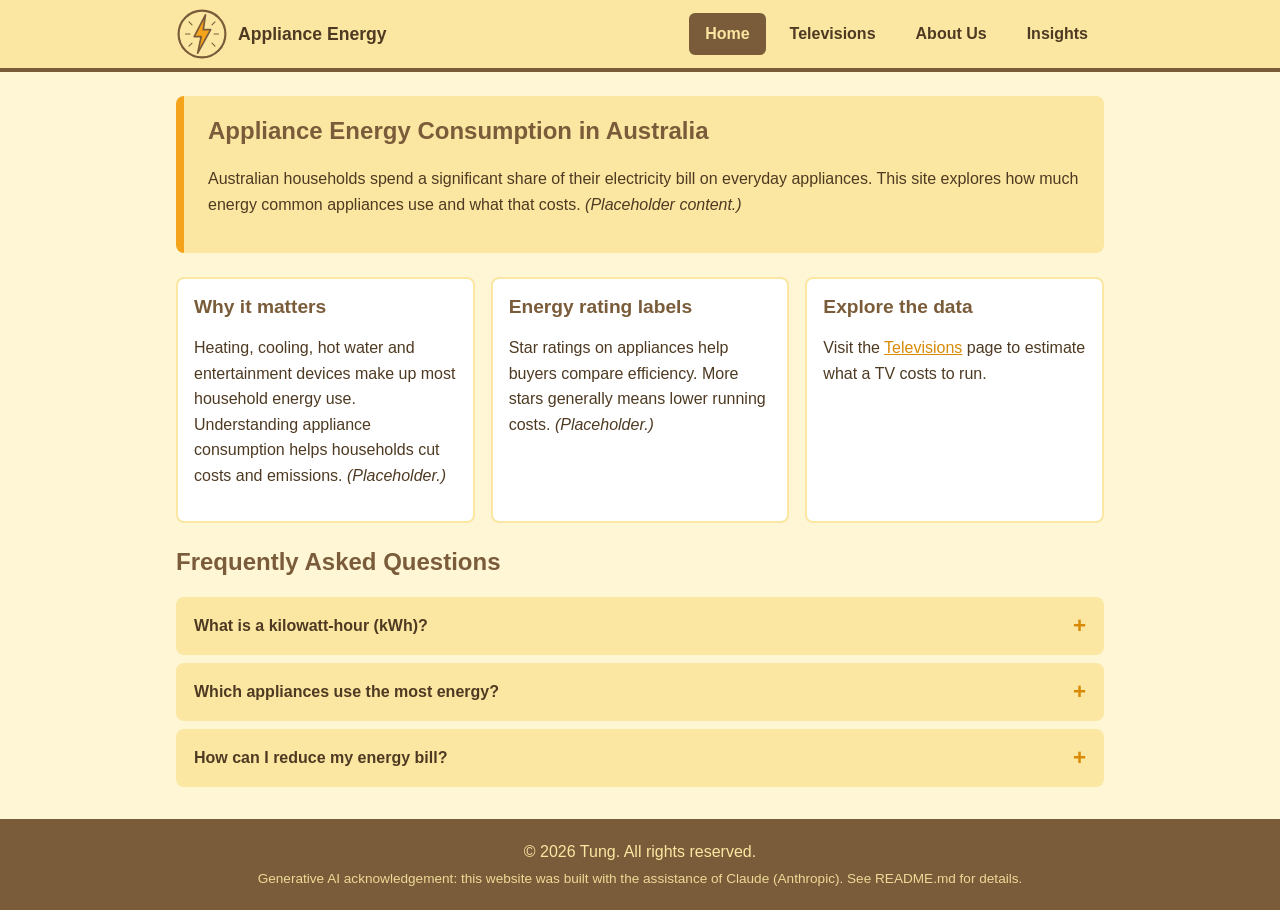
==== index.html @ 9c462e9a "Add project files" ====
<!DOCTYPE html>
<html lang="en">
<head>
  <meta charset="UTF-8">
  <meta name="viewport" content="width=device-width, initial-scale=1">
  <title>Home | Appliance Energy Consumption Website</title>
  <link rel="icon" href="assets/img/logo.svg" type="image/svg+xml">
  <link rel="stylesheet" href="assets/css/style.css">
</head>
<body>
  <header class="site-header">
    <nav class="navbar" aria-label="Main navigation">
      <a class="logo-link" href="index.html" aria-label="Go to Home page">
        <img src="assets/img/logo.svg" alt="Power logo" class="logo">
        <span class="site-name">Appliance Energy</span>
      </a>
      <ul class="nav-links">
        <li><a href="index.html" class="active" aria-current="page">Home</a></li>
        <li><a href="televisions.html">Televisions</a></li>
        <li><a href="about.html">About Us</a></li>
        <li><a href="insights.html">Insights</a></li>
      </ul>
    </nav>
  </header>

  <main class="container">
    <section class="hero">
      <h1>Appliance Energy Consumption in Australia</h1>
      <p>Australian households spend a significant share of their electricity bill on everyday appliances. This site explores how much energy common appliances use and what that costs. <em>(Placeholder content.)</em></p>
    </section>

    <section class="cards">
      <article class="card">
        <h2>Why it matters</h2>
        <p>Heating, cooling, hot water and entertainment devices make up most household energy use. Understanding appliance consumption helps households cut costs and emissions. <em>(Placeholder.)</em></p>
      </article>
      <article class="card">
        <h2>Energy rating labels</h2>
        <p>Star ratings on appliances help buyers compare efficiency. More stars generally means lower running costs. <em>(Placeholder.)</em></p>
      </article>
      <article class="card">
        <h2>Explore the data</h2>
        <p>Visit the <a href="televisions.html">Televisions</a> page to estimate what a TV costs to run.</p>
      </article>
    </section>

    <section class="faq" aria-labelledby="faq-title">
      <h2 id="faq-title">Frequently Asked Questions</h2>

      <div class="faq-item">
        <h3><button class="faq-question" aria-expanded="false" aria-controls="faq-1">What is a kilowatt-hour (kWh)?</button></h3>
        <div class="faq-answer" id="faq-1" hidden>
          <p>A kilowatt-hour is the energy used by a 1,000 W appliance running for one hour. Electricity is billed per kWh. <em>(Placeholder text.)</em></p>
        </div>
      </div>

      <div class="faq-item">
        <h3><button class="faq-question" aria-expanded="false" aria-controls="faq-2">Which appliances use the most energy?</button></h3>
        <div class="faq-answer" id="faq-2" hidden>
          <p>Typically heating and cooling systems, hot water systems, refrigerators and clothes dryers. <em>(Placeholder text.)</em></p>
        </div>
      </div>

      <div class="faq-item">
        <h3><button class="faq-question" aria-expanded="false" aria-controls="faq-3">How can I reduce my energy bill?</button></h3>
        <div class="faq-answer" id="faq-3" hidden>
          <p>Choose efficient appliances, switch off standby power, and use appliances during off-peak periods. <em>(Placeholder text.)</em></p>
        </div>
      </div>
    </section>
  </main>

  <footer class="site-footer">
    <p>&copy; <span id="year">2026</span> Tung. All rights reserved.</p>
    <p class="ai-note">Generative AI acknowledgement: this website was built with the assistance of Claude (Anthropic). See README.md for details.</p>
  </footer>

  <script src="assets/js/main.js"></script>
</body>
</html>
---- assets/css/style.css ----
/* ===== Colour palette (taken from the power logo) ===== */
:root {
  --cream: #FBE7A1;
  --cream-light: #FFF6D6;
  --brown: #7A5C3A;
  --brown-dark: #4E3A22;
  --orange: #F5A31A;
  --orange-dark: #D98A05;
  --error: #B3261E;
}

* { box-sizing: border-box; }

body {
  margin: 0;
  font-family: "Segoe UI", Arial, sans-serif;
  line-height: 1.6;
  color: var(--brown-dark);
  background: var(--cream-light);
  display: flex;
  flex-direction: column;
  min-height: 100vh;
}

.container { width: 100%; max-width: 960px; margin: 0 auto; padding: 24px 16px; flex: 1; }

/* ===== Header / navigation ===== */
.site-header { background: var(--cream); border-bottom: 4px solid var(--brown); }

.navbar {
  max-width: 960px; margin: 0 auto; padding: 8px 16px;
  display: flex; align-items: center; justify-content: space-between; flex-wrap: wrap; gap: 8px;
}

.logo-link { display: flex; align-items: center; gap: 10px; text-decoration: none; color: var(--brown-dark); font-weight: 700; font-size: 1.1rem; }
.logo { width: 52px; height: 52px; display: block; }

.nav-links { list-style: none; margin: 0; padding: 0; display: flex; gap: 8px; }
.nav-links a {
  display: block; padding: 8px 16px; border-radius: 6px;
  text-decoration: none; color: var(--brown-dark); font-weight: 600;
  transition: background-color 0.2s, color 0.2s;
}
/* hover effect */
.nav-links a:hover { background: var(--orange); color: #fff; }
/* active page indicator */
.nav-links a.active { background: var(--brown); color: var(--cream); }

/* ===== Content ===== */
h1, h2, h3 { color: var(--brown); line-height: 1.25; }
a { color: var(--orange-dark); }

.hero { background: var(--cream); border-left: 8px solid var(--orange); padding: 20px 24px; border-radius: 8px; margin-bottom: 24px; }
.hero h1 { margin-top: 0; }

.cards { display: grid; grid-template-columns: repeat(auto-fit, minmax(240px, 1fr)); gap: 16px; margin-bottom: 24px; }
.card { background: #fff; border: 2px solid var(--cream); border-radius: 8px; padding: 16px; }
.card h2 { margin-top: 0; font-size: 1.2rem; }

/* ===== FAQ accordion ===== */
.faq-item { border: 2px solid var(--cream); border-radius: 8px; margin-bottom: 8px; background: #fff; overflow: hidden; }
.faq-item h3 { margin: 0; }
.faq-question {
  width: 100%; text-align: left; padding: 14px 16px; border: none; cursor: pointer;
  background: var(--cream); color: var(--brown-dark); font-size: 1rem; font-weight: 600; font-family: inherit;
  display: flex; justify-content: space-between; align-items: center;
}
.faq-question::after { content: "+"; font-size: 1.4rem; color: var(--orange-dark); }
.faq-question[aria-expanded="true"]::after { content: "\2212"; }
.faq-question:hover { background: var(--orange); color: #fff; }
.faq-question:hover::after { color: #fff; }
.faq-answer { padding: 0 16px; }
.faq-answer[hidden] { display: none; }

/* ===== Calculator ===== */
.calculator { background: #fff; border: 2px solid var(--cream); border-radius: 8px; padding: 20px; }
.hint { margin-top: 0; }
.form-row { display: flex; flex-direction: column; margin-bottom: 14px; }
label { font-weight: 600; margin-bottom: 4px; }
input, select {
  padding: 10px; font-size: 1rem; font-family: inherit;
  border: 2px solid var(--brown); border-radius: 6px; background: var(--cream-light);
}
input:focus, select:focus, button:focus-visible, .nav-links a:focus-visible { outline: 3px solid var(--orange); outline-offset: 2px; }
input.invalid { border-color: var(--error); }
.error { color: var(--error); font-size: 0.9rem; min-height: 1.2em; }

.form-actions { display: flex; gap: 10px; }
.btn {
  padding: 10px 22px; font-size: 1rem; font-weight: 700; font-family: inherit; cursor: pointer;
  border: 2px solid var(--brown); border-radius: 6px; background: var(--orange); color: var(--brown-dark);
  transition: background-color 0.2s;
}
.btn:hover { background: var(--orange-dark); }
.btn-secondary { background: var(--cream); }
.btn-secondary:hover { background: var(--cream-light); }

.results { margin-top: 20px; background: var(--cream); border-left: 8px solid var(--orange); border-radius: 8px; padding: 12px 20px; }
.results h3 { margin-top: 0; }
.results dl { display: grid; grid-template-columns: 1fr auto; gap: 6px 16px; margin: 0; }
.results dt { font-weight: 600; }
.results dd { margin: 0; font-weight: 700; text-align: right; }

/* ===== Footer ===== */
.site-footer { background: var(--brown); color: var(--cream); text-align: center; padding: 16px; }
.site-footer p { margin: 4px 0; }
.ai-note { font-size: 0.85rem; opacity: 0.9; }

@media (max-width: 520px) {
  .navbar { justify-content: center; }
  .site-name { display: none; }
}
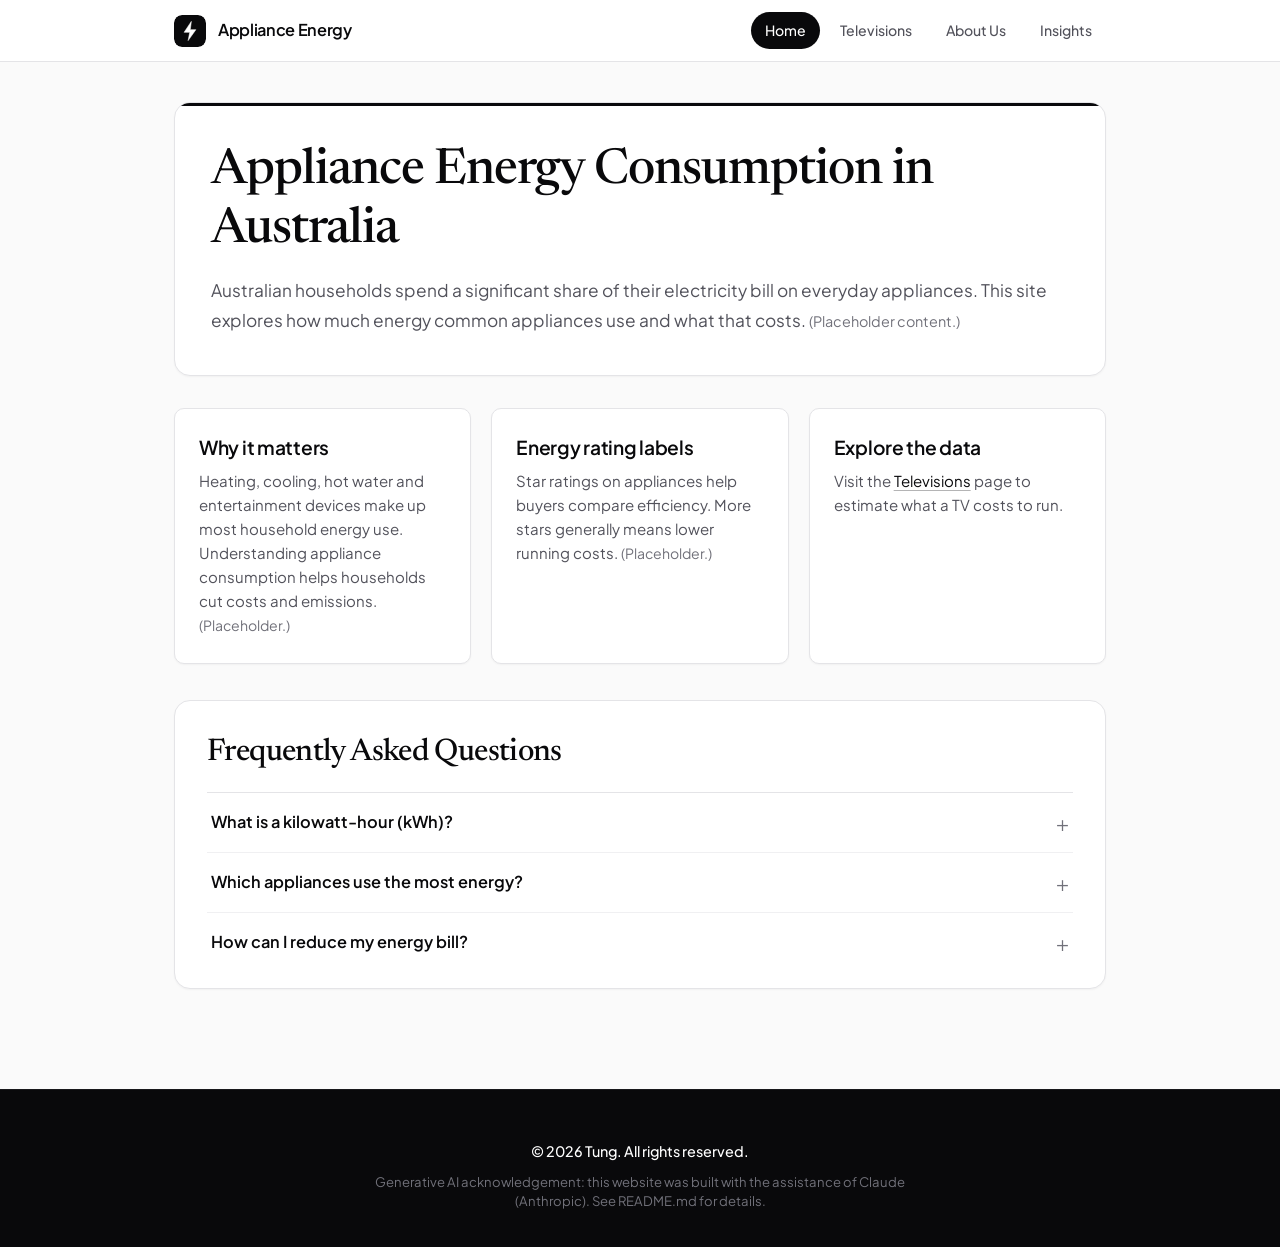
==== commit 0baf89ee: "update project" ====
--- a/index.html
+++ b/index.html
@@ -5,6 +5,9 @@
   <meta name="viewport" content="width=device-width, initial-scale=1">
   <title>Home | Appliance Energy Consumption Website</title>
   <link rel="icon" href="assets/img/logo.svg" type="image/svg+xml">
+  <link rel="preconnect" href="https://fonts.googleapis.com">
+  <link rel="preconnect" href="https://fonts.gstatic.com" crossorigin>
+  <link href="https://fonts.googleapis.com/css2?family=Newsreader:ital,opsz,wght@0,6..72,400;0,6..72,500;0,6..72,600;1,6..72,400&family=Plus+Jakarta+Sans:wght@300;400;500;600;700&display=swap" rel="stylesheet">
   <link rel="stylesheet" href="assets/css/style.css">
 </head>
 <body>
--- a/assets/css/style.css
+++ b/assets/css/style.css
@@ -1,112 +1,706 @@
-/* ===== Colour palette (taken from the power logo) ===== */
+/* ==========================================================================
+   MINIMALIST & ELEGANT DESIGN SYSTEM
+   Palette: Monochromatic (White, Off-White, Zinc Grays, Deep Black)
+   Typography: Newsreader (Editorial Serif) + Plus Jakarta Sans (Modern Grotesque)
+   Responsive: Mobile-First & Fluid Layouts
+   ========================================================================== */
+
+@import url('https://fonts.googleapis.com/css2?family=Newsreader:ital,opsz,wght@0,6..72,400;0,6..72,500;0,6..72,600;1,6..72,400&family=Plus+Jakarta+Sans:wght@300;400;500;600;700&display=swap');
+
 :root {
-  --cream: #FBE7A1;
-  --cream-light: #FFF6D6;
-  --brown: #7A5C3A;
-  --brown-dark: #4E3A22;
-  --orange: #F5A31A;
-  --orange-dark: #D98A05;
-  --error: #B3261E;
-}
-
-* { box-sizing: border-box; }
+  /* Surface & Canvas */
+  --bg-canvas: #FAFAFA;
+  --bg-surface: #FFFFFF;
+  --bg-subtle: #F4F4F6;
+  --bg-dark: #09090B;
+  --bg-dark-surface: #18181B;
+
+  /* Monochromatic Text Palette */
+  --color-black: #09090B;
+  --color-charcoal: #18181B;
+  --color-muted: #52525B;
+  --color-light-muted: #71717A;
+  --color-white: #FFFFFF;
+
+  /* Borders & Dividers */
+  --border-subtle: #F0F0F2;
+  --border-default: #E4E4E7;
+  --border-dark: #09090B;
+
+  /* Functional / Status */
+  --error: #DC2626;
+  --error-bg: #FEF2F2;
+
+  /* Shadows */
+  --shadow-sm: 0 1px 2px rgba(0, 0, 0, 0.04);
+  --shadow-md: 0 4px 20px -2px rgba(0, 0, 0, 0.05);
+  --shadow-lg: 0 12px 32px -4px rgba(0, 0, 0, 0.08);
+  --shadow-card-hover: 0 16px 36px -6px rgba(0, 0, 0, 0.09);
+
+  /* Radii */
+  --radius-sm: 6px;
+  --radius-md: 10px;
+  --radius-lg: 16px;
+  --radius-full: 9999px;
+
+  /* Typography */
+  --font-sans: 'Plus Jakarta Sans', -apple-system, BlinkMacSystemFont, "Segoe UI", Roboto, sans-serif;
+  --font-display: 'Newsreader', Georgia, Cambria, 'Times New Roman', serif;
+}
+
+/* Global Reset & Base */
+*, *::before, *::after {
+  box-sizing: border-box;
+}
+
+html {
+  scroll-behavior: smooth;
+  -webkit-font-smoothing: antialiased;
+  -moz-osx-font-smoothing: grayscale;
+  max-width: 100%;
+  overflow-x: hidden;
+}
 
 body {
   margin: 0;
-  font-family: "Segoe UI", Arial, sans-serif;
-  line-height: 1.6;
-  color: var(--brown-dark);
-  background: var(--cream-light);
+  font-family: var(--font-sans);
+  font-size: 1rem;
+  line-height: 1.65;
+  color: var(--color-charcoal);
+  background-color: var(--bg-canvas);
   display: flex;
   flex-direction: column;
   min-height: 100vh;
-}
-
-.container { width: 100%; max-width: 960px; margin: 0 auto; padding: 24px 16px; flex: 1; }
-
-/* ===== Header / navigation ===== */
-.site-header { background: var(--cream); border-bottom: 4px solid var(--brown); }
+  max-width: 100%;
+  overflow-x: hidden;
+}
+
+::selection {
+  background: var(--color-black);
+  color: var(--color-white);
+}
+
+img, svg {
+  max-width: 100%;
+  height: auto;
+}
+
+/* Layout Container */
+.container {
+  width: 100%;
+  max-width: 980px;
+  margin: 0 auto;
+  padding: 40px 24px 64px;
+  flex: 1;
+  min-width: 0;
+}
+
+/* Headings & Links */
+h1, h2, h3, h4 {
+  color: var(--color-black);
+  margin-top: 0;
+  font-weight: 500;
+  letter-spacing: -0.02em;
+  overflow-wrap: break-word;
+  word-break: break-word;
+}
+
+h1 {
+  font-family: var(--font-display);
+  font-size: clamp(1.85rem, 5vw, 3.1rem);
+  line-height: 1.18;
+  margin-bottom: 16px;
+}
+
+h2 {
+  font-family: var(--font-display);
+  font-size: clamp(1.4rem, 3.2vw, 1.95rem);
+  line-height: 1.25;
+  margin-bottom: 14px;
+}
+
+h3 {
+  font-family: var(--font-sans);
+  font-size: 1.15rem;
+  font-weight: 600;
+  margin-bottom: 8px;
+}
+
+a {
+  color: var(--color-black);
+  text-decoration: underline;
+  text-underline-offset: 3px;
+  text-decoration-thickness: 1px;
+  text-decoration-color: rgba(9, 9, 11, 0.3);
+  transition: text-decoration-color 0.2s ease, color 0.2s ease;
+}
+
+a:hover {
+  text-decoration-color: var(--color-black);
+}
+
+/* ==========================================================================
+   Header & Navigation
+   ========================================================================== */
+.site-header {
+  background: rgba(255, 255, 255, 0.94);
+  backdrop-filter: blur(16px);
+  -webkit-backdrop-filter: blur(16px);
+  border-bottom: 1px solid var(--border-default);
+  position: sticky;
+  top: 0;
+  z-index: 100;
+  width: 100%;
+  transition: border-color 0.2s ease;
+}
 
 .navbar {
-  max-width: 960px; margin: 0 auto; padding: 8px 16px;
-  display: flex; align-items: center; justify-content: space-between; flex-wrap: wrap; gap: 8px;
-}
-
-.logo-link { display: flex; align-items: center; gap: 10px; text-decoration: none; color: var(--brown-dark); font-weight: 700; font-size: 1.1rem; }
-.logo { width: 52px; height: 52px; display: block; }
-
-.nav-links { list-style: none; margin: 0; padding: 0; display: flex; gap: 8px; }
+  max-width: 980px;
+  margin: 0 auto;
+  padding: 12px 24px;
+  display: flex;
+  align-items: center;
+  justify-content: space-between;
+  flex-wrap: wrap;
+  gap: 12px;
+}
+
+.logo-link {
+  display: flex;
+  align-items: center;
+  gap: 12px;
+  text-decoration: none;
+  color: var(--color-black);
+  font-weight: 600;
+  font-size: 1.02rem;
+  letter-spacing: -0.01em;
+  flex-shrink: 0;
+}
+
+.logo {
+  width: 32px;
+  height: 32px;
+  display: block;
+  border-radius: 8px;
+  flex-shrink: 0;
+}
+
+.site-name {
+  font-family: var(--font-sans);
+  font-weight: 600;
+  letter-spacing: -0.02em;
+  white-space: nowrap;
+}
+
+.nav-links {
+  list-style: none;
+  margin: 0;
+  padding: 0;
+  display: flex;
+  align-items: center;
+  flex-wrap: wrap;
+  gap: 6px;
+}
+
 .nav-links a {
-  display: block; padding: 8px 16px; border-radius: 6px;
-  text-decoration: none; color: var(--brown-dark); font-weight: 600;
-  transition: background-color 0.2s, color 0.2s;
-}
-/* hover effect */
-.nav-links a:hover { background: var(--orange); color: #fff; }
-/* active page indicator */
-.nav-links a.active { background: var(--brown); color: var(--cream); }
-
-/* ===== Content ===== */
-h1, h2, h3 { color: var(--brown); line-height: 1.25; }
-a { color: var(--orange-dark); }
-
-.hero { background: var(--cream); border-left: 8px solid var(--orange); padding: 20px 24px; border-radius: 8px; margin-bottom: 24px; }
-.hero h1 { margin-top: 0; }
-
-.cards { display: grid; grid-template-columns: repeat(auto-fit, minmax(240px, 1fr)); gap: 16px; margin-bottom: 24px; }
-.card { background: #fff; border: 2px solid var(--cream); border-radius: 8px; padding: 16px; }
-.card h2 { margin-top: 0; font-size: 1.2rem; }
-
-/* ===== FAQ accordion ===== */
-.faq-item { border: 2px solid var(--cream); border-radius: 8px; margin-bottom: 8px; background: #fff; overflow: hidden; }
-.faq-item h3 { margin: 0; }
+  display: inline-block;
+  padding: 7px 14px;
+  border-radius: var(--radius-full);
+  text-decoration: none;
+  color: var(--color-muted);
+  font-size: 0.88rem;
+  font-weight: 500;
+  white-space: nowrap;
+  transition: all 0.2s ease;
+}
+
+.nav-links a:hover {
+  color: var(--color-black);
+  background: var(--bg-subtle);
+}
+
+.nav-links a.active {
+  background: var(--color-black);
+  color: var(--color-white);
+  font-weight: 500;
+}
+
+/* Focus Visibility */
+:focus-visible {
+  outline: 2px solid var(--color-black);
+  outline-offset: 3px;
+}
+
+/* ==========================================================================
+   Hero Section
+   ========================================================================== */
+.hero {
+  background: var(--bg-surface);
+  border: 1px solid var(--border-default);
+  border-radius: var(--radius-lg);
+  padding: 40px 36px;
+  margin-bottom: 32px;
+  box-shadow: var(--shadow-sm);
+  position: relative;
+  overflow: hidden;
+  min-width: 0;
+}
+
+.hero::after {
+  content: "";
+  position: absolute;
+  top: 0;
+  left: 0;
+  width: 100%;
+  height: 3px;
+  background: var(--color-black);
+}
+
+.hero h1 {
+  margin-top: 0;
+  color: var(--color-black);
+}
+
+.hero p {
+  color: var(--color-muted);
+  font-size: 1.08rem;
+  line-height: 1.7;
+  max-width: 68ch;
+  margin: 0;
+  overflow-wrap: break-word;
+}
+
+.hero em {
+  font-style: normal;
+  color: var(--color-light-muted);
+  font-size: 0.9rem;
+}
+
+/* ==========================================================================
+   Card Grid
+   ========================================================================== */
+.cards {
+  display: grid;
+  grid-template-columns: repeat(auto-fit, minmax(min(100%, 260px), 1fr));
+  gap: 20px;
+  margin-bottom: 36px;
+  min-width: 0;
+}
+
+.card {
+  background: var(--bg-surface);
+  border: 1px solid var(--border-default);
+  border-radius: var(--radius-md);
+  padding: 26px 24px;
+  box-shadow: var(--shadow-sm);
+  transition: transform 0.25s ease, border-color 0.25s ease, box-shadow 0.25s ease;
+  display: flex;
+  flex-direction: column;
+  min-width: 0;
+}
+
+.card:hover {
+  transform: translateY(-3px);
+  border-color: #A1A1AA;
+  box-shadow: var(--shadow-card-hover);
+}
+
+.card h2 {
+  font-family: var(--font-sans);
+  font-size: 1.2rem;
+  font-weight: 600;
+  margin-top: 0;
+  margin-bottom: 10px;
+  letter-spacing: -0.015em;
+}
+
+.card p {
+  color: var(--color-muted);
+  font-size: 0.94rem;
+  line-height: 1.6;
+  margin: 0;
+  flex: 1;
+  overflow-wrap: break-word;
+}
+
+.card em {
+  font-style: normal;
+  color: var(--color-light-muted);
+  font-size: 0.88rem;
+}
+
+/* ==========================================================================
+   FAQ Accordion
+   ========================================================================== */
+.faq {
+  background: var(--bg-surface);
+  border: 1px solid var(--border-default);
+  border-radius: var(--radius-lg);
+  padding: 32px 32px 16px;
+  box-shadow: var(--shadow-sm);
+  margin-bottom: 36px;
+  min-width: 0;
+}
+
+.faq h2 {
+  margin-bottom: 20px;
+}
+
+.faq-item {
+  border: none;
+  border-top: 1px solid var(--border-subtle);
+  background: transparent;
+  margin: 0;
+  border-radius: 0;
+}
+
+.faq-item:first-of-type {
+  border-top: 1px solid var(--border-default);
+}
+
+.faq-item h3 {
+  margin: 0;
+}
+
 .faq-question {
-  width: 100%; text-align: left; padding: 14px 16px; border: none; cursor: pointer;
-  background: var(--cream); color: var(--brown-dark); font-size: 1rem; font-weight: 600; font-family: inherit;
-  display: flex; justify-content: space-between; align-items: center;
-}
-.faq-question::after { content: "+"; font-size: 1.4rem; color: var(--orange-dark); }
-.faq-question[aria-expanded="true"]::after { content: "\2212"; }
-.faq-question:hover { background: var(--orange); color: #fff; }
-.faq-question:hover::after { color: #fff; }
-.faq-answer { padding: 0 16px; }
-.faq-answer[hidden] { display: none; }
-
-/* ===== Calculator ===== */
-.calculator { background: #fff; border: 2px solid var(--cream); border-radius: 8px; padding: 20px; }
-.hint { margin-top: 0; }
-.form-row { display: flex; flex-direction: column; margin-bottom: 14px; }
-label { font-weight: 600; margin-bottom: 4px; }
+  width: 100%;
+  text-align: left;
+  padding: 18px 4px;
+  border: none;
+  cursor: pointer;
+  background: transparent;
+  color: var(--color-black);
+  font-size: 1.02rem;
+  font-weight: 600;
+  font-family: var(--font-sans);
+  display: flex;
+  justify-content: space-between;
+  align-items: center;
+  gap: 14px;
+  transition: color 0.2s ease;
+  line-height: 1.4;
+}
+
+.faq-question::after {
+  content: "+";
+  font-size: 1.35rem;
+  font-weight: 300;
+  line-height: 1;
+  color: var(--color-light-muted);
+  flex-shrink: 0;
+  transition: transform 0.25s ease, color 0.2s ease;
+}
+
+.faq-question[aria-expanded="true"]::after {
+  transform: rotate(45deg);
+  color: var(--color-black);
+}
+
+.faq-question:hover {
+  color: var(--color-black);
+  background: transparent;
+}
+
+.faq-question:hover::after {
+  color: var(--color-black);
+}
+
+.faq-answer {
+  padding: 0 4px 20px;
+  color: var(--color-muted);
+  font-size: 0.94rem;
+  line-height: 1.65;
+  max-width: 68ch;
+  overflow-wrap: break-word;
+}
+
+.faq-answer[hidden] {
+  display: none;
+}
+
+/* ==========================================================================
+   Calculator Form & Results
+   ========================================================================== */
+.calculator {
+  background: var(--bg-surface);
+  border: 1px solid var(--border-default);
+  border-radius: var(--radius-lg);
+  padding: 36px;
+  box-shadow: var(--shadow-sm);
+  max-width: 660px;
+  margin: 0 auto;
+  min-width: 0;
+}
+
+.calculator h2 {
+  margin-bottom: 8px;
+}
+
+.hint {
+  color: var(--color-muted);
+  font-size: 0.94rem;
+  margin-top: 0;
+  margin-bottom: 24px;
+  line-height: 1.55;
+}
+
+.form-row {
+  display: flex;
+  flex-direction: column;
+  margin-bottom: 20px;
+  min-width: 0;
+}
+
+label {
+  font-size: 0.88rem;
+  font-weight: 600;
+  margin-bottom: 8px;
+  color: var(--color-black);
+  letter-spacing: -0.01em;
+}
+
 input, select {
-  padding: 10px; font-size: 1rem; font-family: inherit;
-  border: 2px solid var(--brown); border-radius: 6px; background: var(--cream-light);
-}
-input:focus, select:focus, button:focus-visible, .nav-links a:focus-visible { outline: 3px solid var(--orange); outline-offset: 2px; }
-input.invalid { border-color: var(--error); }
-.error { color: var(--error); font-size: 0.9rem; min-height: 1.2em; }
-
-.form-actions { display: flex; gap: 10px; }
+  width: 100%;
+  max-width: 100%;
+  padding: 12px 14px;
+  font-size: 0.95rem;
+  font-family: var(--font-sans);
+  border: 1px solid var(--border-default);
+  border-radius: var(--radius-sm);
+  background: var(--bg-surface);
+  color: var(--color-black);
+  transition: border-color 0.2s ease, box-shadow 0.2s ease;
+}
+
+input:focus, select:focus {
+  border-color: var(--color-black);
+  box-shadow: 0 0 0 3px rgba(9, 9, 11, 0.08);
+  outline: none;
+}
+
+input.invalid {
+  border-color: var(--error);
+  background: var(--error-bg);
+}
+
+.error {
+  color: var(--error);
+  font-size: 0.84rem;
+  min-height: 1.25em;
+  margin-top: 6px;
+  font-weight: 500;
+}
+
+.form-actions {
+  display: flex;
+  gap: 12px;
+  margin-top: 8px;
+  flex-wrap: wrap;
+}
+
 .btn {
-  padding: 10px 22px; font-size: 1rem; font-weight: 700; font-family: inherit; cursor: pointer;
-  border: 2px solid var(--brown); border-radius: 6px; background: var(--orange); color: var(--brown-dark);
-  transition: background-color 0.2s;
-}
-.btn:hover { background: var(--orange-dark); }
-.btn-secondary { background: var(--cream); }
-.btn-secondary:hover { background: var(--cream-light); }
-
-.results { margin-top: 20px; background: var(--cream); border-left: 8px solid var(--orange); border-radius: 8px; padding: 12px 20px; }
-.results h3 { margin-top: 0; }
-.results dl { display: grid; grid-template-columns: 1fr auto; gap: 6px 16px; margin: 0; }
-.results dt { font-weight: 600; }
-.results dd { margin: 0; font-weight: 700; text-align: right; }
-
-/* ===== Footer ===== */
-.site-footer { background: var(--brown); color: var(--cream); text-align: center; padding: 16px; }
-.site-footer p { margin: 4px 0; }
-.ai-note { font-size: 0.85rem; opacity: 0.9; }
-
-@media (max-width: 520px) {
-  .navbar { justify-content: center; }
-  .site-name { display: none; }
-}
+  padding: 11px 24px;
+  font-size: 0.92rem;
+  font-weight: 600;
+  font-family: var(--font-sans);
+  cursor: pointer;
+  border-radius: var(--radius-sm);
+  border: 1px solid var(--color-black);
+  background: var(--color-black);
+  color: var(--color-white);
+  transition: all 0.2s cubic-bezier(0.16, 1, 0.3, 1);
+  letter-spacing: -0.01em;
+  text-align: center;
+}
+
+.btn:hover {
+  background: var(--color-charcoal);
+  border-color: var(--color-charcoal);
+  transform: translateY(-1px);
+  box-shadow: 0 4px 12px rgba(0, 0, 0, 0.12);
+}
+
+.btn-secondary {
+  background: var(--bg-surface);
+  color: var(--color-black);
+  border: 1px solid var(--border-default);
+}
+
+.btn-secondary:hover {
+  background: var(--bg-subtle);
+  border-color: #D4D4D8;
+  transform: translateY(-1px);
+  box-shadow: none;
+}
+
+/* Results Panel */
+.results {
+  margin-top: 28px;
+  background: var(--bg-subtle);
+  border: 1px solid var(--border-default);
+  border-radius: var(--radius-md);
+  padding: 22px;
+  min-width: 0;
+}
+
+.results h3 {
+  margin-top: 0;
+  margin-bottom: 14px;
+  font-size: 1.05rem;
+  letter-spacing: -0.01em;
+}
+
+.results dl {
+  display: grid;
+  grid-template-columns: 1fr auto;
+  row-gap: 10px;
+  column-gap: 16px;
+  margin: 0;
+  font-variant-numeric: tabular-nums;
+  min-width: 0;
+}
+
+.results dt {
+  font-weight: 500;
+  color: var(--color-muted);
+  font-size: 0.92rem;
+  padding: 6px 0;
+  border-bottom: 1px solid rgba(0, 0, 0, 0.05);
+  overflow-wrap: break-word;
+}
+
+.results dd {
+  margin: 0;
+  font-weight: 700;
+  color: var(--color-black);
+  text-align: right;
+  font-size: 1.02rem;
+  padding: 6px 0;
+  border-bottom: 1px solid rgba(0, 0, 0, 0.05);
+  white-space: nowrap;
+}
+
+.results .placeholder {
+  color: var(--color-muted);
+  font-size: 0.92rem;
+  margin: 0;
+}
+
+/* ==========================================================================
+   Footer
+   ========================================================================== */
+.site-footer {
+  background: var(--bg-dark);
+  color: #A1A1AA;
+  text-align: center;
+  padding: 44px 20px 36px;
+  margin-top: auto;
+  border-top: 1px solid var(--color-charcoal);
+  font-size: 0.9rem;
+}
+
+.site-footer p {
+  margin: 6px 0;
+}
+
+.site-footer p:first-child {
+  color: var(--color-white);
+  font-weight: 500;
+}
+
+.ai-note {
+  font-size: 0.82rem;
+  color: #71717A;
+  max-width: 60ch;
+  margin: 8px auto 0 !important;
+  line-height: 1.5;
+}
+
+/* ==========================================================================
+   Responsive Breakpoints
+   ========================================================================== */
+@media (max-width: 768px) {
+  .container {
+    padding: 32px 18px 52px;
+  }
+  .navbar {
+    padding: 12px 18px;
+  }
+  .hero {
+    padding: 32px 24px;
+  }
+}
+
+@media (max-width: 580px) {
+  .navbar {
+    padding: 10px 14px;
+    flex-direction: column;
+    align-items: center;
+    gap: 10px;
+  }
+  .logo-link {
+    justify-content: center;
+  }
+  .nav-links {
+    width: 100%;
+    justify-content: center;
+    gap: 4px;
+  }
+  .nav-links a {
+    padding: 6px 11px;
+    font-size: 0.82rem;
+  }
+  .hero {
+    padding: 24px 18px;
+    border-radius: var(--radius-md);
+  }
+  .hero h1 {
+    font-size: 1.8rem;
+  }
+  .hero p {
+    font-size: 0.98rem;
+  }
+  .calculator {
+    padding: 22px 16px;
+    border-radius: var(--radius-md);
+  }
+  .faq {
+    padding: 22px 16px 12px;
+    border-radius: var(--radius-md);
+  }
+  .faq-question {
+    font-size: 0.96rem;
+    padding: 15px 2px;
+  }
+  .form-actions {
+    flex-direction: column;
+  }
+  .form-actions .btn {
+    width: 100%;
+  }
+  .site-footer {
+    padding: 36px 16px 28px;
+  }
+}
+
+@media (max-width: 380px) {
+  .container {
+    padding: 20px 12px 36px;
+  }
+  .nav-links a {
+    padding: 5px 8px;
+    font-size: 0.76rem;
+  }
+  .site-name {
+    font-size: 0.95rem;
+  }
+  .results dl {
+    grid-template-columns: 1fr;
+    row-gap: 2px;
+  }
+  .results dd {
+    text-align: left;
+    padding-top: 0;
+    padding-bottom: 8px;
+  }
+}
